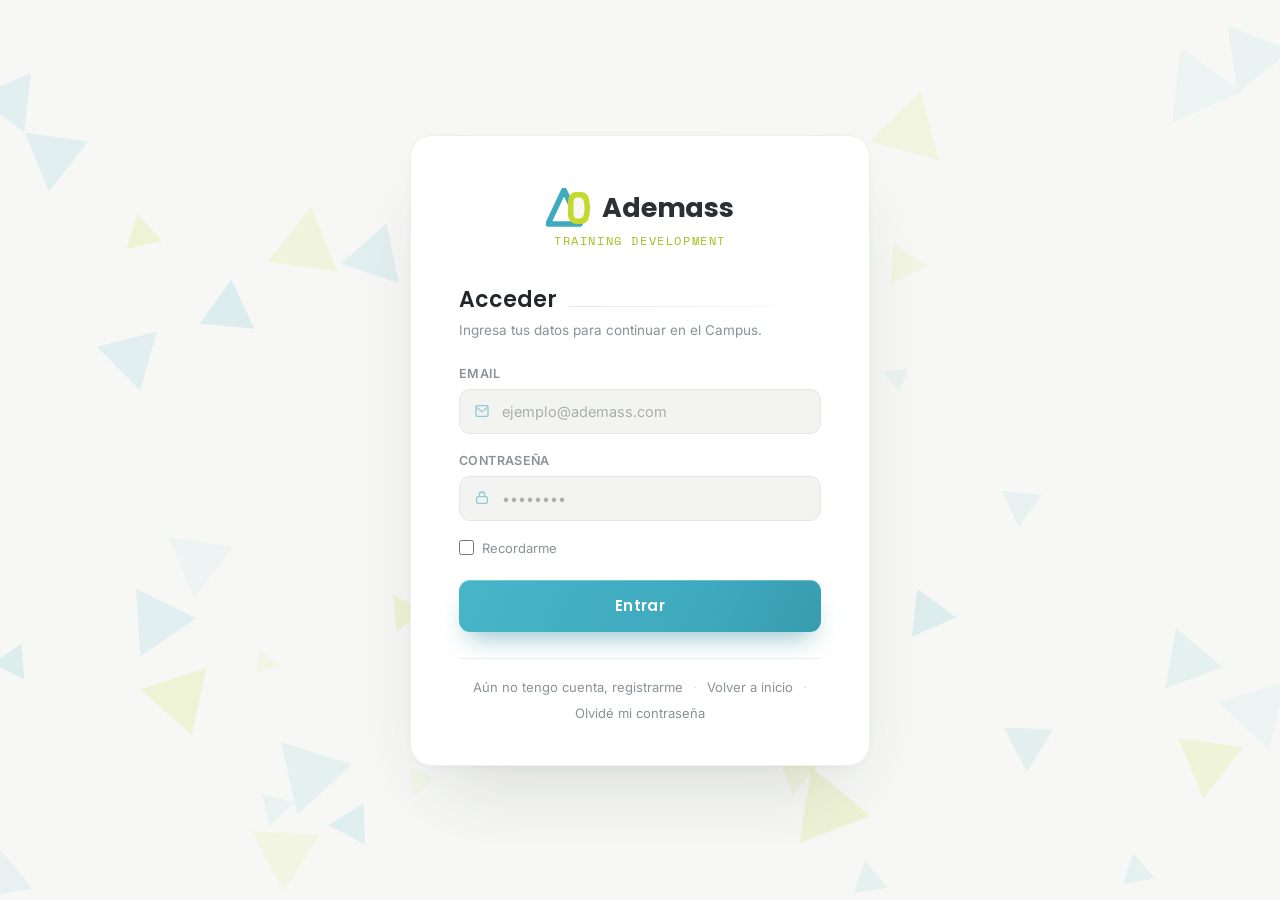
==== html/acceso.html @ 16a778b3 "feat: create la parte of model hecho en español" ====
<!DOCTYPE html>
<html lang="es">
<head>
<meta charset="UTF-8">
<meta name="viewport" content="width=device-width, initial-scale=1.0">
<title>Acceder · Ademass</title>
<link rel="preconnect" href="https://fonts.googleapis.com">
<link href="https://fonts.googleapis.com/css2?family=Poppins:wght@500;600;700&family=Space+Mono:wght@400;700&family=Inter:wght@400;500;600&display=swap" rel="stylesheet">
<link rel="stylesheet" href="../Css/acceso.css">
</head>
<body>
 
<canvas id="bg-canvas"></canvas>
 
<div class="card">
 
  <div class="logo-row">
    <svg width="46" height="40" viewBox="0 0 46 40" fill="none">
      <path d="M18 2L34 36H2L18 2Z" stroke="#3fa9be" stroke-width="5.5" stroke-linejoin="round"/>
      <path d="M35 4H30.5C25.7 4 22 8 22 13.5V26.5C22 32 25.7 36 30.5 36H35C40.5 36 44 31.8 44 20C44 8.2 40.5 4 35 4Z" fill="#c3d92e"/>
      <path d="M30.5 9.5H33.6C36.6 9.5 38.5 12.5 38.5 20C38.5 27.5 36.6 30.5 33.6 30.5H30.5C28.6 30.5 27.5 28.4 27.5 25.5V14.5C27.5 11.6 28.6 9.5 30.5 9.5Z" fill="#f7f8f6"/>
    </svg>
    <span class="wordmark">Ademass</span>
  </div>
  <div class="tagline">Training Development</div>
 
  <div class="title-row">
    <h1>Acceder</h1>
    <span class="bar"></span>
  </div>
  <p class="subtitle">Ingresa tus datos para continuar en el Campus.</p>
 
  <form>
    <div class="field">
      <label for="email">Email</label>
      <div class="input-wrap">
        <svg width="16" height="16" viewBox="0 0 24 24" fill="none" stroke="#3fa9be" stroke-width="2"><path d="M3 6l9 7 9-7"/><rect x="3" y="4" width="18" height="16" rx="2"/></svg>
        <input type="email" id="email" placeholder="ejemplo@ademass.com" required>
      </div>
    </div>
 
    <div class="field">
      <label for="password">Contraseña</label>
      <div class="input-wrap">
        <svg width="16" height="16" viewBox="0 0 24 24" fill="none" stroke="#3fa9be" stroke-width="2"><rect x="4" y="10" width="16" height="10" rx="2"/><path d="M8 10V7a4 4 0 018 0v3"/></svg>
        <input type="password" id="password" placeholder="••••••••" required>
      </div>
    </div>
 
    <div class="row-between">
      <label class="remember">
        <input type="checkbox">
        Recordarme
      </label>
    </div>
 
    <button type="submit" class="btn-entrar">Entrar</button>
  </form>
 
  <div class="footer-links">
    <a href="#">Aún no tengo cuenta, registrarme</a>
    <span class="sep">·</span>
    <a href="Index.html">Volver a inicio</a>
    <span class="sep">·</span>
    <a href="#">Olvidé mi contraseña</a>
  </div>
 
</div>

<script>
(function(){
  const canvas = document.getElementById('bg-canvas');
  const ctx = canvas.getContext('2d');
  let w, h, dpr;
  const mouse = { x: -9999, y: -9999 };

  function resize(){
    dpr = Math.min(window.devicePixelRatio || 1, 2);
    w = window.innerWidth;
    h = window.innerHeight;
    canvas.width = w * dpr;
    canvas.height = h * dpr;
    canvas.style.width = w + 'px';
    canvas.style.height = h + 'px';
    ctx.setTransform(dpr,0,0,dpr,0,0);
  }
  resize();
  window.addEventListener('resize', resize);

  window.addEventListener('mousemove', e => { mouse.x = e.clientX; mouse.y = e.clientY; });
  window.addEventListener('mouseleave', () => { mouse.x = -9999; mouse.y = -9999; });
  window.addEventListener('touchmove', e => {
    if(e.touches[0]){ mouse.x = e.touches[0].clientX; mouse.y = e.touches[0].clientY; }
  }, {passive:true});

  const colors = ['rgba(63,169,190,ALPHA)', 'rgba(195,217,46,ALPHA)'];

  function makeTri(){
    const size = 14 + Math.random()*30;
    return {
      x: Math.random()*w,
      y: Math.random()*h,
      baseX: 0, baseY: 0,
      size,
      rot: Math.random()*Math.PI*2,
      spin: (Math.random()-0.5)*0.004,
      vx: (Math.random()-0.5)*0.15,
      vy: (Math.random()-0.5)*0.15,
      alpha: 0.05 + Math.random()*0.11,
      color: colors[Math.random() < 0.6 ? 0 : 1]
    };
  }

  const count = Math.round((w*h)/26000);
  const tris = Array.from({length: Math.max(18, Math.min(count, 46))}, makeTri);

  function drawTri(t){
    ctx.save();
    ctx.translate(t.x, t.y);
    ctx.rotate(t.rot);
    ctx.beginPath();
    ctx.moveTo(0, -t.size);
    ctx.lineTo(t.size*0.87, t.size*0.5);
    ctx.lineTo(-t.size*0.87, t.size*0.5);
    ctx.closePath();
    ctx.fillStyle = t.color.replace('ALPHA', t.alpha);
    ctx.fill();
    ctx.restore();
  }

  function tick(){
    ctx.clearRect(0,0,w,h);

    for(const t of tris){
      t.x += t.vx;
      t.y += t.vy;
      t.rot += t.spin;

      if(t.x < -60) t.x = w+60;
      if(t.x > w+60) t.x = -60;
      if(t.y < -60) t.y = h+60;
      if(t.y > h+60) t.y = -60;

      const dx = t.x - mouse.x;
      const dy = t.y - mouse.y;
      const dist = Math.sqrt(dx*dx + dy*dy);
      const radius = 170;
      if(dist < radius){
        const force = (1 - dist/radius) * 1.1;
        t.x += (dx/(dist||1)) * force;
        t.y += (dy/(dist||1)) * force;
      }

      drawTri(t);
    }

    requestAnimationFrame(tick);
  }
  tick();
})();
</script>

</body>
</html>
---- Css/acceso.css ----
:root{
    --teal:#3fa9be;
    --teal-dark:#2c8a9c;
    --lime:#c3d92e;
    --lime-dark:#a9bd1f;
    --ink:#22262b;
    --gray-label:#8a9296;
    --field-bg:#f3f4f2;
    --field-border:#e4e6e3;
    --bg:#f7f8f6;
  }
  *{box-sizing:border-box; margin:0; padding:0;}
  html,body{height:100%;}
  body{
    font-family:'Inter', sans-serif;
    background:var(--bg);
    color:var(--ink);
    min-height:100vh;
    display:flex;
    align-items:center;
    justify-content:center;
    padding:32px;
    position:relative;
    overflow:hidden;
  }
 
  #bg-canvas{
    position:fixed;
    inset:0;
    z-index:0;
    display:block;
  }
 
  .card{
    position:relative;
    z-index:1;
    width:100%;
    max-width:460px;
    background:#ffffff;
    border-radius:22px;
    padding:52px 48px 44px;
    box-shadow:0 40px 80px -30px rgba(34,38,43,0.16), 0 2px 8px rgba(34,38,43,0.04);
    border:1px solid #eef0ee;
  }
 
  .logo-row{
    display:flex;
    align-items:center;
    justify-content:center;
    gap:10px;
    margin-bottom:4px;
  }
  .logo-row svg{ display:block; }
  .wordmark{
    font-family:'Poppins', sans-serif;
    font-weight:700;
    font-size:27px;
    color:#2c3033;
    letter-spacing:-0.2px;
  }
  .tagline{
    text-align:center;
    font-family:'Space Mono', monospace;
    font-size:11.5px;
    letter-spacing:0.14em;
    text-transform:uppercase;
    color:var(--lime-dark);
    margin-top:2px;
    margin-bottom:34px;
  }
 
  .title-row{
    display:flex;
    align-items:baseline;
    gap:12px;
    margin-bottom:6px;
  }
  .title-row h1{
    font-family:'Poppins', sans-serif;
    font-size:22px;
    font-weight:600;
    color:var(--ink);
  }
  .title-row .bar{
    flex:1;
    height:1px;
    background:linear-gradient(90deg, var(--field-border), transparent);
  }
  .subtitle{
    font-size:13.5px;
    color:var(--gray-label);
    margin-bottom:28px;
  }
 
  form{ margin-top:4px; }
  .field{ margin-bottom:19px; }
  .field label{
    display:block;
    font-size:12.5px;
    font-weight:600;
    letter-spacing:0.03em;
    color:var(--gray-label);
    margin-bottom:8px;
    text-transform:uppercase;
  }
  .input-wrap{
    position:relative;
  }
  .input-wrap svg{
    position:absolute;
    left:15px; top:50%;
    transform:translateY(-50%);
    opacity:0.55;
  }
  .field input{
    width:100%;
    padding:13px 15px 13px 42px;
    border-radius:11px;
    border:1.5px solid var(--field-border);
    background:var(--field-bg);
    font-family:'Inter', sans-serif;
    font-size:14.5px;
    color:var(--ink);
    transition:border-color .18s ease, box-shadow .18s ease, background .18s ease;
  }
  .field input::placeholder{ color:#a9aeaa; }
  .field input:focus{
    outline:none;
    background:#fff;
    border-color:var(--teal);
    box-shadow:0 0 0 4px rgba(63,169,190,0.14);
  }
 
  .row-between{
    display:flex;
    align-items:center;
    justify-content:space-between;
    margin:2px 0 24px;
    font-size:13px;
  }
  .remember{ display:flex; align-items:center; gap:8px; color:var(--gray-label); }
  .remember input{ accent-color:var(--teal); width:15px; height:15px; }
  .row-between a{ color:var(--teal-dark); font-weight:600; text-decoration:none; }
  .row-between a:hover{ text-decoration:underline; }
 
  .btn-entrar{
    position:relative;
    width:100%;
    padding:14.5px;
    border:none;
    border-radius:11px;
    background:linear-gradient(115deg, #48b6c9 0%, var(--teal) 32%, var(--teal-dark) 68%, #1f6b7a 100%);
    background-size:220% 220%;
    background-position:0% 50%;
    color:#fff;
    font-family:'Poppins', sans-serif;
    font-weight:600;
    font-size:15px;
    letter-spacing:0.02em;
    cursor:pointer;
    overflow:hidden;
    box-shadow:0 14px 26px -10px rgba(44,138,156,0.55), inset 0 1px 0 rgba(255,255,255,0.25);
    transition:transform .15s ease, box-shadow .25s ease, background-position .6s ease;
  }
  .btn-entrar::after{
    content:'';
    position:absolute;
    top:0; left:-60%;
    width:40%; height:100%;
    background:linear-gradient(115deg, transparent, rgba(255,255,255,0.35), transparent);
    transform:skewX(-20deg);
    transition:left .65s ease;
  }
  .btn-entrar:hover{
    transform:translateY(-1.5px);
    background-position:100% 50%;
    box-shadow:0 18px 32px -10px rgba(44,138,156,0.65), inset 0 1px 0 rgba(255,255,255,0.3);
  }
  .btn-entrar:hover::after{ left:130%; }
  .btn-entrar:active{ transform:translateY(0); }
 
  .footer-links{
    margin-top:26px;
    padding-top:20px;
    border-top:1px solid #eef0ee;
    display:flex;
    flex-wrap:wrap;
    justify-content:center;
    gap:10px;
    font-size:13px;
    color:var(--gray-label);
  }
  .footer-links a{
    color:var(--gray-label);
    text-decoration:none;
    transition:color .15s ease;
  }
  .footer-links a:hover{ color:var(--teal-dark); }
  .footer-links .sep{ color:#d7dad7; }
 
  @media (max-width:520px){
    .card{ padding:40px 26px 34px; border-radius:18px; }
    .wordmark{ font-size:23px; }
  }
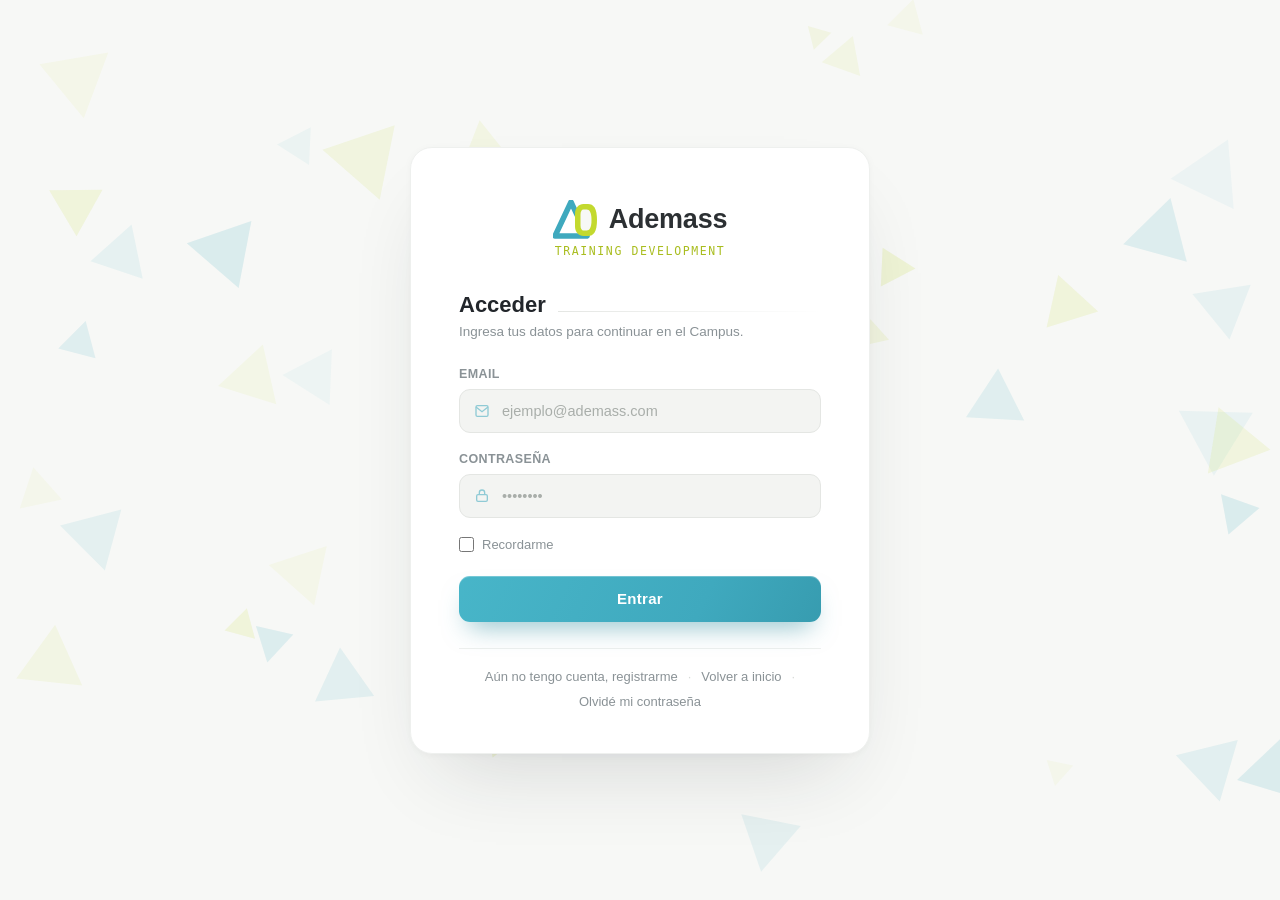
==== commit 81566f3a: "Corrige enlaces después de sincronizar con develop" ====
--- a/html/acceso.html
+++ b/html/acceso.html
@@ -4,8 +4,6 @@
 <meta charset="UTF-8">
 <meta name="viewport" content="width=device-width, initial-scale=1.0">
 <title>Acceder · Ademass</title>
-<link rel="preconnect" href="https://fonts.googleapis.com">
-<link href="https://fonts.googleapis.com/css2?family=Poppins:wght@500;600;700&family=Space+Mono:wght@400;700&family=Inter:wght@400;500;600&display=swap" rel="stylesheet">
 <link rel="stylesheet" href="../Css/acceso.css">
 </head>
 <body>
@@ -60,7 +58,7 @@
   <div class="footer-links">
     <a href="#">Aún no tengo cuenta, registrarme</a>
     <span class="sep">·</span>
-    <a href="Index.html">Volver a inicio</a>
+    <a href="../Index.html">Volver a inicio</a>
     <span class="sep">·</span>
     <a href="#">Olvidé mi contraseña</a>
   </div>
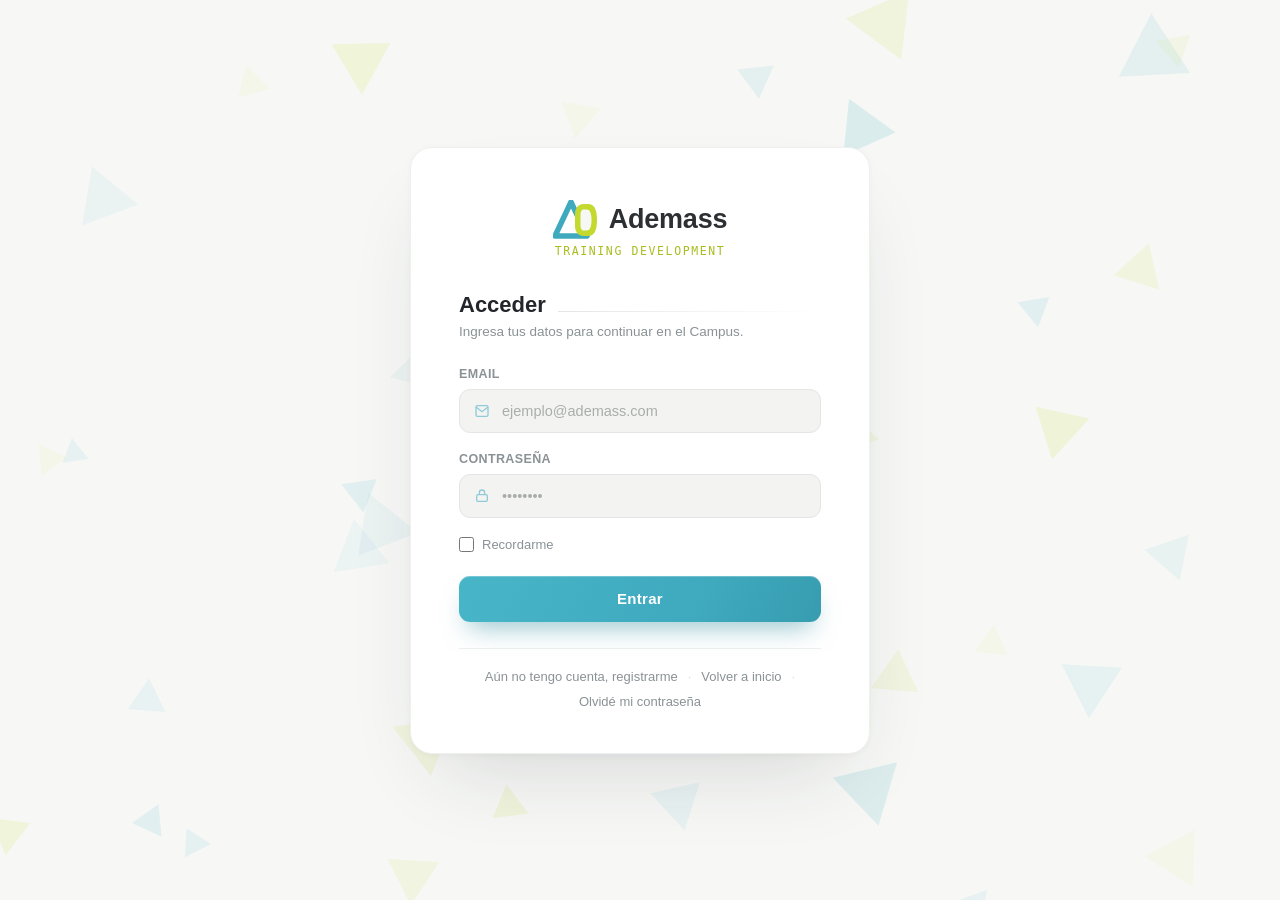
==== commit d859ad71: "Renombra Index.html a index.html" ====
--- a/html/acceso.html
+++ b/html/acceso.html
@@ -58,7 +58,7 @@
   <div class="footer-links">
     <a href="#">Aún no tengo cuenta, registrarme</a>
     <span class="sep">·</span>
-    <a href="../Index.html">Volver a inicio</a>
+    <a href="../index.html">Volver a inicio</a>
     <span class="sep">·</span>
     <a href="#">Olvidé mi contraseña</a>
   </div>
